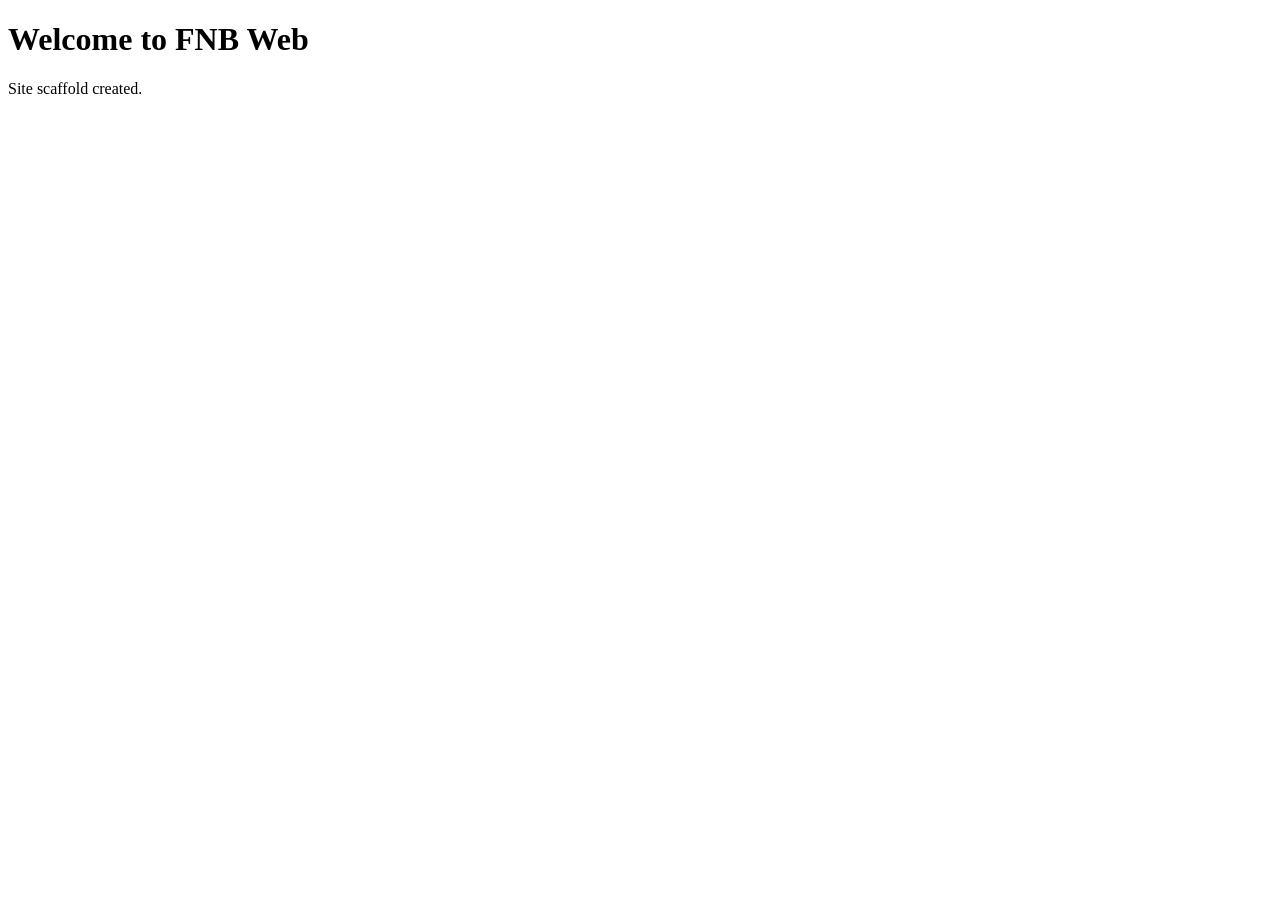
==== index.html @ be282a57 "created index.html" ====
<!DOCTYPE html>
<html lang="en">
<head>
  <meta charset="utf-8">
  <meta name="viewport" content="width=device-width, initial-scale=1">
  <title>FNB Web</title>
</head>
<body>
  <h1>Welcome to FNB Web</h1>
  <p>Site scaffold created.</p>
</body>
</html>
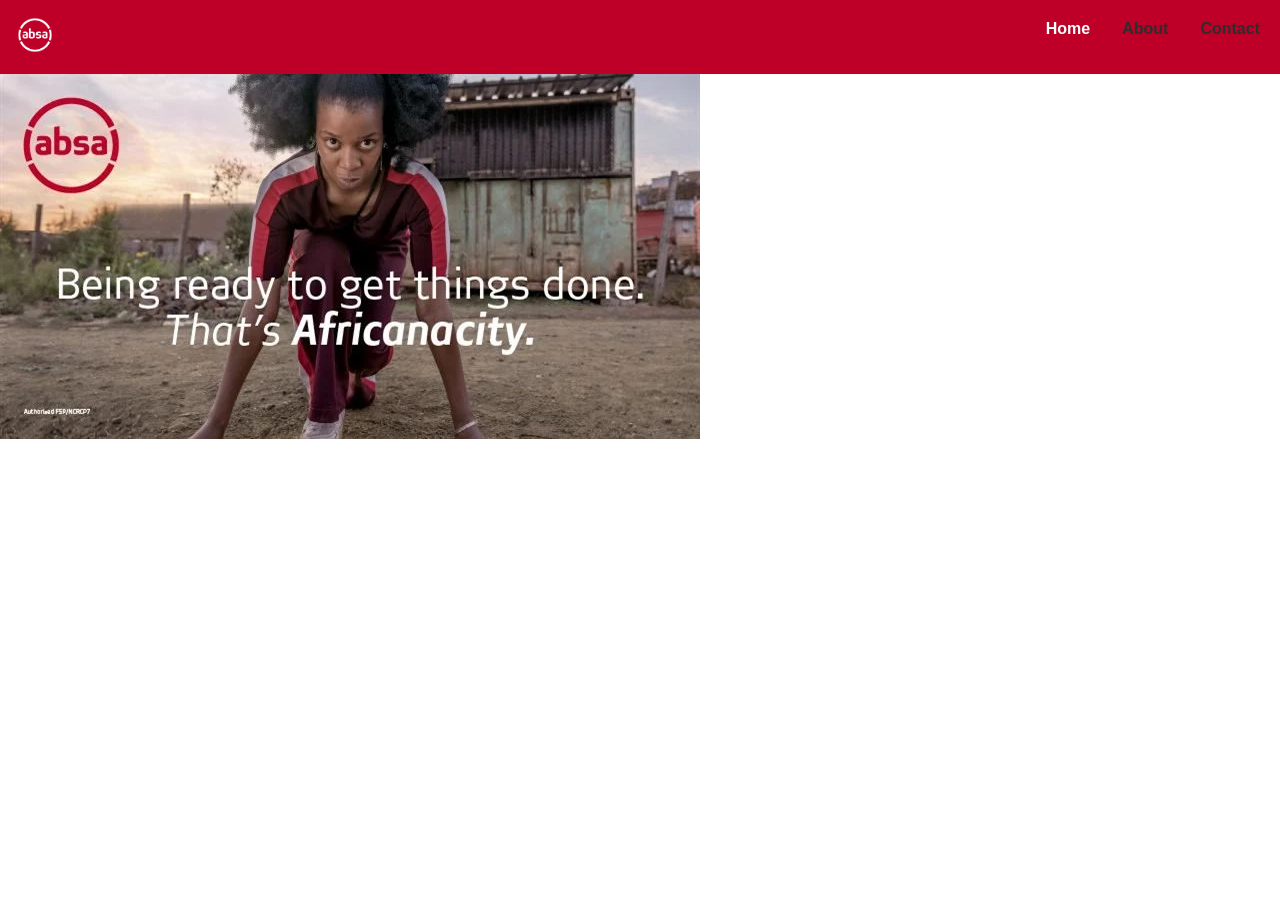
==== commit 5c115e10: "added a banner image, changed the header" ====
--- a/index.html
+++ b/index.html
@@ -3,10 +3,29 @@
 <head>
   <meta charset="utf-8">
   <meta name="viewport" content="width=device-width, initial-scale=1">
+  <link href="style.css" rel="stylesheet">
   <title>FNB Web</title>
 </head>
 <body>
-  <h1>Welcome to FNB Web</h1>
-  <p>Site scaffold created.</p>
+  <header class="header">
+
+    <div class="logo">
+        <a href="index.html">
+            <img src="images/absa_logo.png" alt="Absa Logo">
+        </a>
+    </div>
+
+    <nav class="nav">
+        <a href="#" class="active">Home</a>
+        <a href="#">About</a>
+        <a href="#">Contact</a>
+    </nav>
+  </header>
+
+  <section class="hero">
+    <div>
+        <img src="images/absa_banner.webp" alt="Absa Banner Image">
+    </div>
+  </section>
 </body>
 </html>
--- a/style.css
+++ b/style.css
@@ -0,0 +1,58 @@
+* {
+    margin: 0;
+    padding: 0;
+}
+
+body {
+    font-family: 'Inter', -apple-system, BlinkMacSystemFont, sans-serif;
+    color: #000000;
+    height: 100vh;
+    overflow: hidden;
+}
+
+.header {
+    display: flex;
+    justify-content: space-between;
+    gap: 25px;
+    background-color: #BE0028;
+
+}
+
+.nav {
+    display: flex;
+    gap: 32px;
+    list-style: none;
+    margin: 20px;
+    position: sticky;
+    top: 0;
+    color: white;
+    z-index: 1000;
+}
+
+.nav a {
+    text-decoration: none;      /* ← Removes the underline */
+    color: #2d2d2d;
+    font-weight: 600;
+    transition: color 0.3s ease;
+}
+
+.nav a:hover {
+    color: #fafafa;             /* ← Changes color on hover instead of underline */
+}
+
+.nav a.active {
+    color: #ffffff;             /* ← Highlights the current page */
+}
+
+.logo {
+    padding: 10px;
+}
+
+.logo img {
+    width: 50px;
+    height: 50px;
+}
+
+.hero {
+    
+}
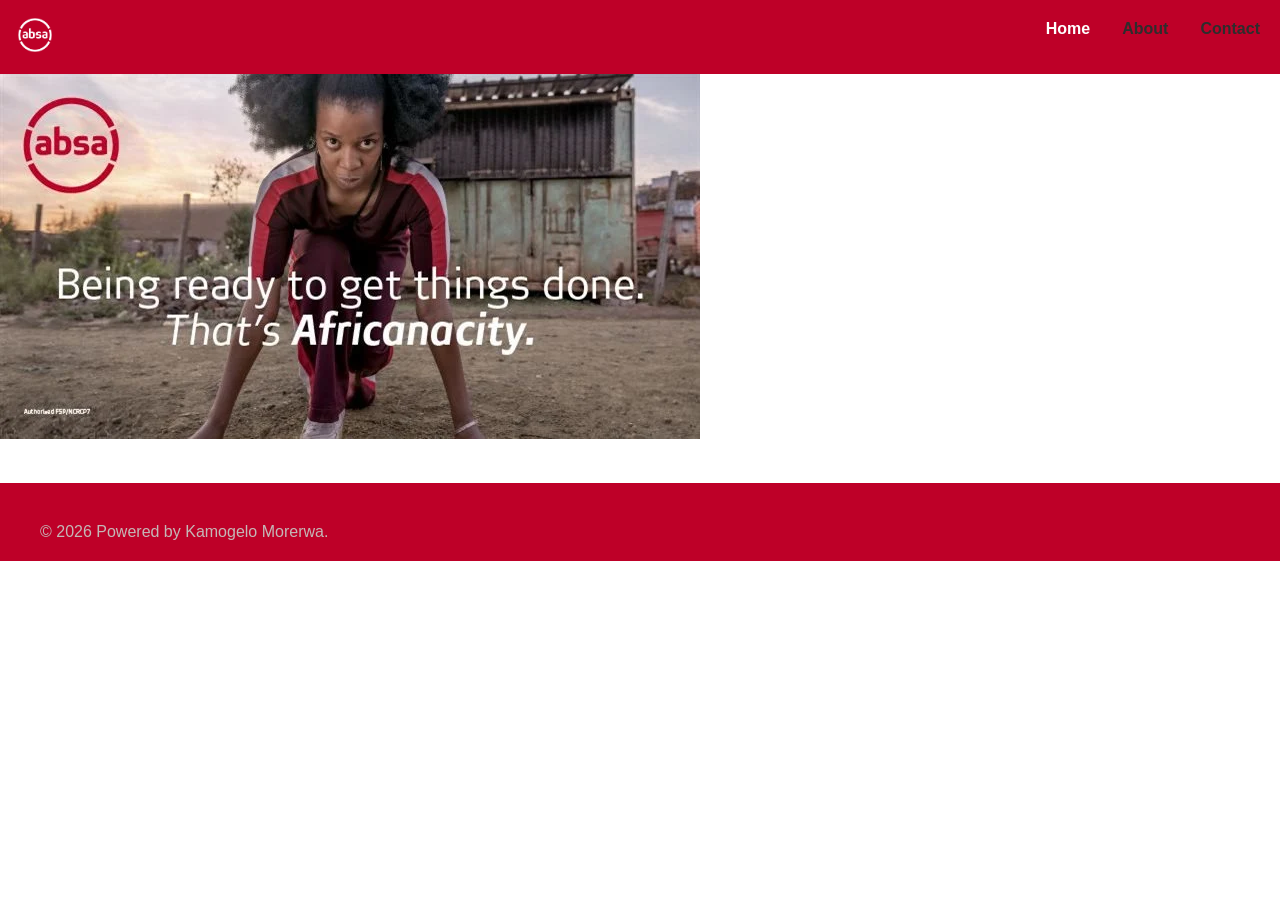
==== commit 15fb0f07: "added a footer" ====
--- a/index.html
+++ b/index.html
@@ -27,5 +27,19 @@
         <img src="images/absa_banner.webp" alt="Absa Banner Image">
     </div>
   </section>
+
+  <footer class="footer">
+        <div class="container">
+            <div class="footer-content">
+                <p>&copy; 2026 Powered by Kamogelo Morerwa.</p>
+                <div class="social-links">
+                    <a href="#" aria-label="Instagram"><i class="fa-brands fa-instagram"></i></a>
+                    <a href="#" aria-label="Facebook"><i class="fa-brands fa-facebook"></i></a>
+                    <a href="#" aria-label="Pinterest"><i class="fa-brands fa-pinterest"></i></a>
+                    <a href="#" aria-label="YouTube"><i class="fa-brands fa-youtube"></i></a>
+                </div>
+            </div>
+        </div>
+    </footer>
 </body>
 </html>
--- a/style.css
+++ b/style.css
@@ -54,5 +54,74 @@
 }
 
 .hero {
-    
+
 }
+
+.footer {
+    background: #BE0028;
+    padding: 40px 0 20px;
+    margin-top: 40px;
+}
+
+.footer .container {
+    max-width: 1200px;
+    margin: 0 auto;
+    padding: 0 24px;
+}
+
+.footer-content {
+    display: flex;
+    justify-content: space-between;
+    align-items: center;
+    flex-wrap: wrap;
+    gap: 16px;
+}
+
+.footer-content p {
+    color: #c5b7b7;
+    font-weight: 500;
+}
+
+.footer-content .fa-heart {
+    color: #ff6b35;
+}
+
+.social-links {
+    display: flex;
+    gap: 16px;
+}
+
+.social-links a {
+    color: #2d2d2d;
+    font-size: 20px;
+    transition: color 0.3s ease, transform 0.2s ease;
+}
+
+.social-links a:hover {
+    color: #ffffff;
+    transform: scale(1.1);
+}
+
+/* ============================================ */
+/* RESPONSIVE - NEWEST SECTION                 */
+/* ============================================ */
+@media (max-width: 768px) {
+    .newest-grid {
+        grid-template-columns: repeat(auto-fill, minmax(200px, 1fr));
+        gap: 16px;
+    }
+
+    .grid-item h3 {
+        font-size: 16px;
+        padding: 12px 12px 16px;
+    }
+
+    .section-header h2 {
+        font-size: 22px;
+    }
+
+    .footer-content {
+        flex-direction: column;
+        text-align: center;
+    }
+}
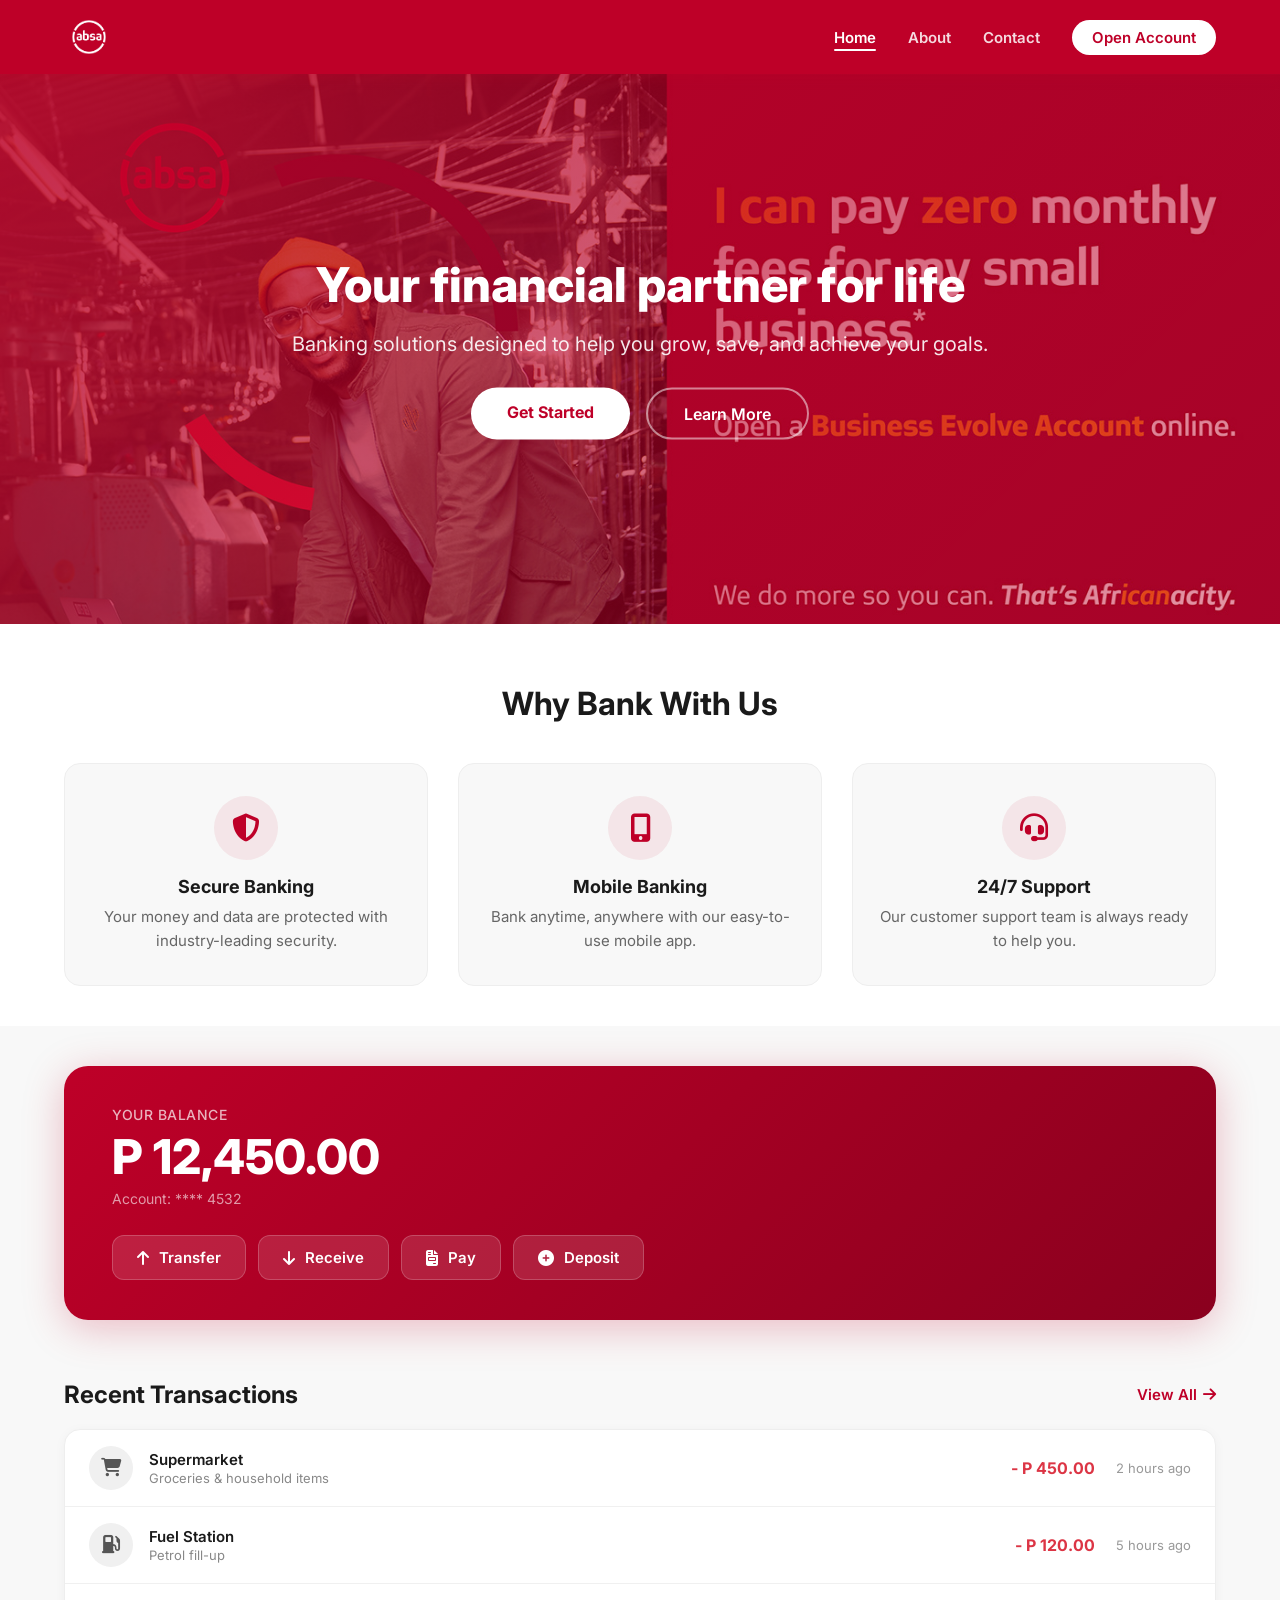
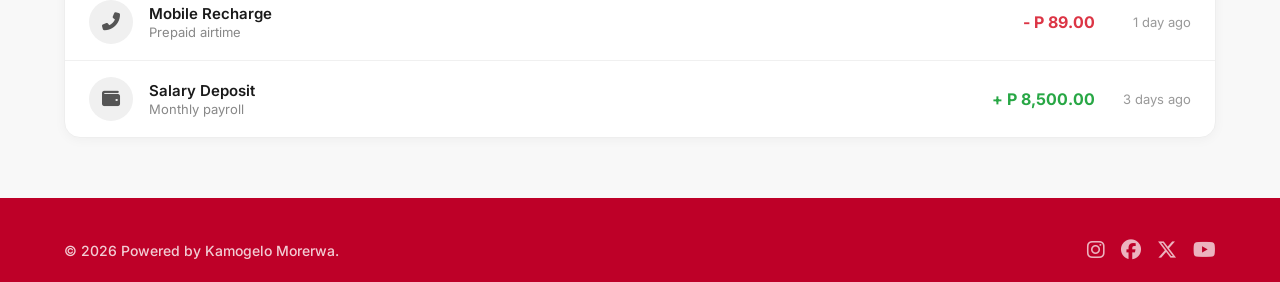
==== commit e4a4ee44: "fixed the scrolling issue-it was fixed" ====
--- a/index.html
+++ b/index.html
@@ -1,45 +1,167 @@
 <!DOCTYPE html>
 <html lang="en">
 <head>
-  <meta charset="utf-8">
-  <meta name="viewport" content="width=device-width, initial-scale=1">
-  <link href="style.css" rel="stylesheet">
-  <title>FNB Web</title>
+    <meta charset="utf-8">
+    <meta name="viewport" content="width=device-width, initial-scale=1">
+    <!-- Font Awesome -->
+    <link rel="stylesheet" href="https://cdnjs.cloudflare.com/ajax/libs/font-awesome/6.5.0/css/all.min.css">
+    <!-- Google Fonts -->
+    <link href="https://fonts.googleapis.com/css2?family=Inter:wght@400;500;600;700;800&display=swap" rel="stylesheet">
+    <link href="style.css" rel="stylesheet">
+    <title>Absa Bank</title>
 </head>
 <body>
-  <header class="header">
+    <!-- ========================================== -->
+    <!-- HEADER                                    -->
+    <!-- ========================================== -->
+    <header class="header">
+        <div class="header-container">
+            <div class="logo">
+                <a href="index.html">
+                    <img src="images/absa_logo.png" alt="Absa Logo">
+                </a>
+            </div>
 
-    <div class="logo">
-        <a href="index.html">
-            <img src="images/absa_logo.png" alt="Absa Logo">
-        </a>
-    </div>
+            <nav class="nav">
+                <a href="#" class="active">Home</a>
+                <a href="#">About</a>
+                <a href="#">Contact</a>
+                <a href="#" class="nav-cta">Open Account</a>
+            </nav>
+        </div>
+    </header>
 
-    <nav class="nav">
-        <a href="#" class="active">Home</a>
-        <a href="#">About</a>
-        <a href="#">Contact</a>
-    </nav>
-  </header>
+    <!-- ========================================== -->
+    <!-- HERO SECTION                              -->
+    <!-- ========================================== -->
+    <section class="hero">
+        <div class="hero-image">
+            <img src="images/banner.jpg" alt="Absa Banner Image">
+        </div>
+        <div class="hero-content">
+            <h1>Your financial partner for life</h1>
+            <p>Banking solutions designed to help you grow, save, and achieve your goals.</p>
+            <div class="hero-buttons">
+                <a href="#" class="btn-primary">Get Started</a>
+                <a href="#" class="btn-secondary">Learn More</a>
+            </div>
+        </div>
+    </section>
 
-  <section class="hero">
-    <div>
-        <img src="images/absa_banner.webp" alt="Absa Banner Image">
-    </div>
-  </section>
+    <!-- ========================================== -->
+    <!-- FEATURES SECTION                          -->
+    <!-- ========================================== -->
+    <section class="features">
+        <div class="container">
+            <h2 class="section-title">Why Bank With Us</h2>
+            <div class="features-grid">
+                <div class="feature-card">
+                    <div class="feature-icon"><i class="fas fa-shield-alt"></i></div>
+                    <h3>Secure Banking</h3>
+                    <p>Your money and data are protected with industry-leading security.</p>
+                </div>
+                <div class="feature-card">
+                    <div class="feature-icon"><i class="fas fa-mobile-alt"></i></div>
+                    <h3>Mobile Banking</h3>
+                    <p>Bank anytime, anywhere with our easy-to-use mobile app.</p>
+                </div>
+                <div class="feature-card">
+                    <div class="feature-icon"><i class="fas fa-headset"></i></div>
+                    <h3>24/7 Support</h3>
+                    <p>Our customer support team is always ready to help you.</p>
+                </div>
+            </div>
+        </div>
+    </section>
 
-  <footer class="footer">
+    <!-- ========================================== -->
+    <!-- ACCOUNT OVERVIEW                         -->
+    <!-- ========================================== -->
+    <section class="account-overview">
+        <div class="container">
+            <div class="account-card">
+                <div class="account-balance">
+                    <p class="balance-label">Your Balance</p>
+                    <h2 class="balance-amount">P 12,450.00</h2>
+                    <p class="balance-account">Account: **** 4532</p>
+                </div>
+                <div class="account-actions">
+                    <button class="action-btn"><i class="fas fa-arrow-up"></i> Transfer</button>
+                    <button class="action-btn"><i class="fas fa-arrow-down"></i> Receive</button>
+                    <button class="action-btn"><i class="fas fa-file-invoice"></i> Pay</button>
+                    <button class="action-btn"><i class="fas fa-plus-circle"></i> Deposit</button>
+                </div>
+            </div>
+        </div>
+    </section>
+
+    <!-- ========================================== -->
+    <!-- RECENT TRANSACTIONS                      -->
+    <!-- ========================================== -->
+    <section class="transactions">
+        <div class="container">
+            <div class="transactions-header">
+                <h2>Recent Transactions</h2>
+                <a href="#" class="view-all">View All <i class="fas fa-arrow-right"></i></a>
+            </div>
+            <div class="transactions-list">
+                <div class="transaction-item">
+                    <div class="transaction-icon"><i class="fas fa-shopping-cart"></i></div>
+                    <div class="transaction-info">
+                        <h4>Supermarket</h4>
+                        <p>Groceries & household items</p>
+                    </div>
+                    <div class="transaction-amount negative">- P 450.00</div>
+                    <div class="transaction-time">2 hours ago</div>
+                </div>
+                <div class="transaction-item">
+                    <div class="transaction-icon"><i class="fas fa-gas-pump"></i></div>
+                    <div class="transaction-info">
+                        <h4>Fuel Station</h4>
+                        <p>Petrol fill-up</p>
+                    </div>
+                    <div class="transaction-amount negative">- P 120.00</div>
+                    <div class="transaction-time">5 hours ago</div>
+                </div>
+                <div class="transaction-item">
+                    <div class="transaction-icon"><i class="fas fa-phone-alt"></i></div>
+                    <div class="transaction-info">
+                        <h4>Mobile Recharge</h4>
+                        <p>Prepaid airtime</p>
+                    </div>
+                    <div class="transaction-amount negative">- P 89.00</div>
+                    <div class="transaction-time">1 day ago</div>
+                </div>
+                <div class="transaction-item">
+                    <div class="transaction-icon"><i class="fas fa-wallet"></i></div>
+                    <div class="transaction-info">
+                        <h4>Salary Deposit</h4>
+                        <p>Monthly payroll</p>
+                    </div>
+                    <div class="transaction-amount positive">+ P 8,500.00</div>
+                    <div class="transaction-time">3 days ago</div>
+                </div>
+            </div>
+        </div>
+    </section>
+
+    <!-- ========================================== -->
+    <!-- FOOTER                                    -->
+    <!-- ========================================== -->
+    <footer class="footer">
         <div class="container">
             <div class="footer-content">
                 <p>&copy; 2026 Powered by Kamogelo Morerwa.</p>
                 <div class="social-links">
                     <a href="#" aria-label="Instagram"><i class="fa-brands fa-instagram"></i></a>
                     <a href="#" aria-label="Facebook"><i class="fa-brands fa-facebook"></i></a>
-                    <a href="#" aria-label="Pinterest"><i class="fa-brands fa-pinterest"></i></a>
+                    <a href="#" aria-label="X / Twitter"><i class="fa-brands fa-x-twitter"></i></a>
                     <a href="#" aria-label="YouTube"><i class="fa-brands fa-youtube"></i></a>
                 </div>
             </div>
         </div>
     </footer>
+
+    <script src="script.js"></script>
 </body>
-</html>
+</html>
--- a/style.css
+++ b/style.css
@@ -1,66 +1,443 @@
+/* ============================================ */
+/* RESET & BASE STYLES                         */
+/* ============================================ */
 * {
     margin: 0;
     padding: 0;
+    box-sizing: border-box;
 }
 
 body {
     font-family: 'Inter', -apple-system, BlinkMacSystemFont, sans-serif;
-    color: #000000;
-    height: 100vh;
-    overflow: hidden;
-}
-
+    color: #1a1a1a;
+    background: #f8f8f8;
+    overflow-x: hidden;
+}
+
+.container {
+    max-width: 1200px;
+    margin: 0 auto;
+    padding: 0 24px;
+}
+
+/* ============================================ */
+/* HEADER                                      */
+/* ============================================ */
 .header {
-    display: flex;
-    justify-content: space-between;
-    gap: 25px;
     background-color: #BE0028;
-
-}
-
-.nav {
-    display: flex;
-    gap: 32px;
-    list-style: none;
-    margin: 20px;
+    padding: 12px 0;
     position: sticky;
     top: 0;
-    color: white;
     z-index: 1000;
-}
-
-.nav a {
-    text-decoration: none;      /* ← Removes the underline */
-    color: #2d2d2d;
-    font-weight: 600;
-    transition: color 0.3s ease;
-}
-
-.nav a:hover {
-    color: #fafafa;             /* ← Changes color on hover instead of underline */
-}
-
-.nav a.active {
-    color: #ffffff;             /* ← Highlights the current page */
-}
-
-.logo {
-    padding: 10px;
+    box-shadow: 0 2px 12px rgba(190, 0, 40, 0.3);
+}
+
+.header-container {
+    display: flex;
+    justify-content: space-between;
+    align-items: center;
+    max-width: 1200px;
+    margin: 0 auto;
+    padding: 0 24px;
 }
 
 .logo img {
     width: 50px;
     height: 50px;
-}
-
+    display: block;
+}
+
+.nav {
+    display: flex;
+    align-items: center;
+    gap: 32px;
+    list-style: none;
+}
+
+.nav a {
+    text-decoration: none;
+    color: rgba(255, 255, 255, 0.85);
+    font-weight: 600;
+    font-size: 15px;
+    transition: color 0.3s ease;
+}
+
+.nav a:hover {
+    color: #ffffff;
+}
+
+.nav a.active {
+    color: #ffffff;
+    position: relative;
+}
+
+.nav a.active::after {
+    content: '';
+    position: absolute;
+    bottom: -4px;
+    left: 0;
+    right: 0;
+    height: 2px;
+    background: white;
+    border-radius: 2px;
+}
+
+.nav-cta {
+    background: #ffffff;
+    color: #BE0028 !important;
+    padding: 8px 20px;
+    border-radius: 30px;
+    font-weight: 700;
+    transition: all 0.3s ease;
+}
+
+.nav-cta:hover {
+    background: rgba(255, 255, 255, 0.85);
+    transform: scale(1.02);
+}
+
+/* ============================================ */
+/* HERO SECTION                                */
+/* ============================================ */
 .hero {
-
-}
-
+    position: relative;
+    height: 550px;
+    overflow: hidden;
+}
+
+.hero-image img {
+    width: 100%;
+    height: 100%;
+    object-fit: cover;
+    display: block;
+}
+
+.hero::before {
+    content: '';
+    position: absolute;
+    top: 0;
+    left: 0;
+    right: 0;
+    bottom: 0;
+    background: linear-gradient(135deg, rgba(190, 0, 40, 0.85) 0%, rgba(190, 0, 40, 0.4) 100%);
+    z-index: 1;
+}
+
+.hero-content {
+    position: absolute;
+    top: 50%;
+    left: 50%;
+    transform: translate(-50%, -50%);
+    text-align: center;
+    color: white;
+    z-index: 2;
+    width: 90%;
+    max-width: 700px;
+}
+
+.hero-content h1 {
+    font-size: 48px;
+    font-weight: 800;
+    margin-bottom: 16px;
+    line-height: 1.1;
+}
+
+.hero-content p {
+    font-size: 20px;
+    font-weight: 400;
+    opacity: 0.9;
+    margin-bottom: 28px;
+    line-height: 1.6;
+}
+
+.hero-buttons {
+    display: flex;
+    gap: 16px;
+    justify-content: center;
+    flex-wrap: wrap;
+}
+
+.btn-primary {
+    display: inline-block;
+    background: #ffffff;
+    color: #BE0028;
+    padding: 14px 36px;
+    border-radius: 30px;
+    font-weight: 700;
+    font-size: 16px;
+    text-decoration: none;
+    transition: all 0.3s ease;
+}
+
+.btn-primary:hover {
+    transform: translateY(-2px);
+    box-shadow: 0 8px 30px rgba(255, 255, 255, 0.3);
+}
+
+.btn-secondary {
+    display: inline-block;
+    background: transparent;
+    color: #ffffff;
+    padding: 14px 36px;
+    border-radius: 30px;
+    font-weight: 600;
+    font-size: 16px;
+    text-decoration: none;
+    border: 2px solid rgba(255, 255, 255, 0.5);
+    transition: all 0.3s ease;
+}
+
+.btn-secondary:hover {
+    background: rgba(255, 255, 255, 0.15);
+    border-color: #ffffff;
+    transform: translateY(-2px);
+}
+
+/* ============================================ */
+/* FEATURES SECTION                            */
+/* ============================================ */
+.features {
+    padding: 60px 0 40px;
+    background: #ffffff;
+}
+
+.section-title {
+    text-align: center;
+    font-size: 32px;
+    font-weight: 700;
+    color: #1a1a1a;
+    margin-bottom: 40px;
+}
+
+.features-grid {
+    display: grid;
+    grid-template-columns: repeat(auto-fill, minmax(280px, 1fr));
+    gap: 30px;
+}
+
+.feature-card {
+    text-align: center;
+    padding: 32px 24px;
+    border-radius: 16px;
+    background: #f8f8f8;
+    transition: all 0.3s ease;
+    border: 1px solid #eee;
+}
+
+.feature-card:hover {
+    transform: translateY(-6px);
+    box-shadow: 0 12px 40px rgba(0, 0, 0, 0.06);
+}
+
+.feature-icon {
+    width: 64px;
+    height: 64px;
+    background: rgba(190, 0, 40, 0.08);
+    border-radius: 50%;
+    display: flex;
+    align-items: center;
+    justify-content: center;
+    margin: 0 auto 16px;
+    font-size: 28px;
+    color: #BE0028;
+}
+
+.feature-card h3 {
+    font-size: 18px;
+    font-weight: 700;
+    margin-bottom: 8px;
+}
+
+.feature-card p {
+    font-size: 15px;
+    color: #666;
+    line-height: 1.6;
+}
+
+/* ============================================ */
+/* ACCOUNT OVERVIEW                            */
+/* ============================================ */
+.account-overview {
+    padding: 40px 0 60px;
+}
+
+.account-card {
+    background: linear-gradient(135deg, #BE0028, #8A001E);
+    border-radius: 24px;
+    padding: 40px 48px;
+    color: white;
+    box-shadow: 0 8px 40px rgba(190, 0, 40, 0.25);
+}
+
+.account-balance {
+    margin-bottom: 28px;
+}
+
+.balance-label {
+    font-size: 14px;
+    font-weight: 500;
+    opacity: 0.7;
+    text-transform: uppercase;
+    letter-spacing: 0.5px;
+}
+
+.balance-amount {
+    font-size: 48px;
+    font-weight: 800;
+    margin: 4px 0 4px;
+}
+
+.balance-account {
+    font-size: 14px;
+    opacity: 0.6;
+}
+
+.account-actions {
+    display: flex;
+    gap: 12px;
+    flex-wrap: wrap;
+}
+
+.action-btn {
+    display: flex;
+    align-items: center;
+    gap: 10px;
+    background: rgba(255, 255, 255, 0.12);
+    border: 1px solid rgba(255, 255, 255, 0.2);
+    color: white;
+    padding: 12px 24px;
+    border-radius: 12px;
+    font-size: 15px;
+    font-weight: 600;
+    font-family: 'Inter', sans-serif;
+    cursor: pointer;
+    transition: all 0.3s ease;
+}
+
+.action-btn:hover {
+    background: rgba(255, 255, 255, 0.25);
+    transform: translateY(-2px);
+}
+
+.action-btn i {
+    font-size: 16px;
+}
+
+/* ============================================ */
+/* TRANSACTIONS                                */
+/* ============================================ */
+.transactions {
+    padding: 0 0 60px;
+}
+
+.transactions-header {
+    display: flex;
+    justify-content: space-between;
+    align-items: center;
+    margin-bottom: 20px;
+}
+
+.transactions-header h2 {
+    font-size: 24px;
+    font-weight: 700;
+}
+
+.view-all {
+    color: #BE0028;
+    font-weight: 600;
+    text-decoration: none;
+    font-size: 15px;
+    display: flex;
+    align-items: center;
+    gap: 6px;
+    transition: gap 0.3s ease;
+}
+
+.view-all:hover {
+    gap: 10px;
+}
+
+.transactions-list {
+    background: #ffffff;
+    border-radius: 16px;
+    overflow: hidden;
+    box-shadow: 0 2px 12px rgba(0, 0, 0, 0.04);
+    border: 1px solid #eee;
+}
+
+.transaction-item {
+    display: flex;
+    align-items: center;
+    gap: 16px;
+    padding: 16px 24px;
+    border-bottom: 1px solid #f0f0f0;
+    transition: background 0.3s ease;
+}
+
+.transaction-item:last-child {
+    border-bottom: none;
+}
+
+.transaction-item:hover {
+    background: #fafafa;
+}
+
+.transaction-icon {
+    width: 44px;
+    height: 44px;
+    border-radius: 50%;
+    background: #f0f0f0;
+    display: flex;
+    align-items: center;
+    justify-content: center;
+    font-size: 18px;
+    color: #555;
+    flex-shrink: 0;
+}
+
+.transaction-info {
+    flex: 1;
+}
+
+.transaction-info h4 {
+    font-size: 15px;
+    font-weight: 600;
+    margin-bottom: 1px;
+}
+
+.transaction-info p {
+    font-size: 13px;
+    color: #888;
+}
+
+.transaction-amount {
+    font-weight: 700;
+    font-size: 16px;
+    text-align: right;
+}
+
+.transaction-amount.negative {
+    color: #dc3545;
+}
+
+.transaction-amount.positive {
+    color: #28a745;
+}
+
+.transaction-time {
+    font-size: 13px;
+    color: #999;
+    min-width: 80px;
+    text-align: right;
+}
+
+/* ============================================ */
+/* FOOTER                                      */
+/* ============================================ */
 .footer {
     background: #BE0028;
     padding: 40px 0 20px;
-    margin-top: 40px;
+    margin-top: 0;
 }
 
 .footer .container {
@@ -78,12 +455,9 @@
 }
 
 .footer-content p {
-    color: #c5b7b7;
+    color: rgba(255, 255, 255, 0.8);
     font-weight: 500;
-}
-
-.footer-content .fa-heart {
-    color: #ff6b35;
+    font-size: 14px;
 }
 
 .social-links {
@@ -92,32 +466,101 @@
 }
 
 .social-links a {
-    color: #2d2d2d;
+    color: rgba(255, 255, 255, 0.7);
     font-size: 20px;
-    transition: color 0.3s ease, transform 0.2s ease;
+    transition: all 0.3s ease;
 }
 
 .social-links a:hover {
     color: #ffffff;
-    transform: scale(1.1);
-}
-
-/* ============================================ */
-/* RESPONSIVE - NEWEST SECTION                 */
-/* ============================================ */
+    transform: translateY(-3px) scale(1.1);
+}
+
+/* ============================================ */
+/* RESPONSIVE                                  */
+/* ============================================ */
+@media (max-width: 992px) {
+    .hero-content h1 {
+        font-size: 36px;
+    }
+
+    .hero-content p {
+        font-size: 18px;
+    }
+
+    .balance-amount {
+        font-size: 36px;
+    }
+}
+
 @media (max-width: 768px) {
-    .newest-grid {
-        grid-template-columns: repeat(auto-fill, minmax(200px, 1fr));
+    .header-container {
+        flex-wrap: wrap;
+        gap: 12px;
+    }
+
+    .nav {
         gap: 16px;
-    }
-
-    .grid-item h3 {
+        flex-wrap: wrap;
+    }
+
+    .nav a {
+        font-size: 14px;
+    }
+
+    .nav-cta {
+        padding: 6px 16px;
+        font-size: 13px;
+    }
+
+    .hero {
+        height: 450px;
+    }
+
+    .hero-content h1 {
+        font-size: 28px;
+    }
+
+    .hero-content p {
         font-size: 16px;
-        padding: 12px 12px 16px;
-    }
-
-    .section-header h2 {
-        font-size: 22px;
+    }
+
+    .features-grid {
+        grid-template-columns: 1fr;
+    }
+
+    .account-card {
+        padding: 28px 20px;
+    }
+
+    .balance-amount {
+        font-size: 30px;
+    }
+
+    .account-actions {
+        gap: 8px;
+    }
+
+    .action-btn {
+        padding: 10px 16px;
+        font-size: 13px;
+        flex: 1 1 calc(50% - 8px);
+        justify-content: center;
+    }
+
+    .transaction-item {
+        flex-wrap: wrap;
+        gap: 8px 16px;
+        padding: 14px 16px;
+    }
+
+    .transaction-time {
+        min-width: auto;
+        font-size: 12px;
+    }
+
+    .transaction-amount {
+        font-size: 15px;
     }
 
     .footer-content {
@@ -125,3 +568,42 @@
         text-align: center;
     }
 }
+
+@media (max-width: 480px) {
+    .hero {
+        height: 400px;
+    }
+
+    .hero-content h1 {
+        font-size: 22px;
+    }
+
+    .hero-content p {
+        font-size: 14px;
+    }
+
+    .hero-buttons {
+        flex-direction: column;
+        align-items: center;
+    }
+
+    .btn-primary,
+    .btn-secondary {
+        width: 100%;
+        text-align: center;
+        padding: 12px 24px;
+    }
+
+    .nav a {
+        font-size: 12px;
+    }
+
+    .nav {
+        gap: 10px;
+    }
+
+    .nav-cta {
+        font-size: 12px;
+        padding: 4px 12px;
+    }
+}
